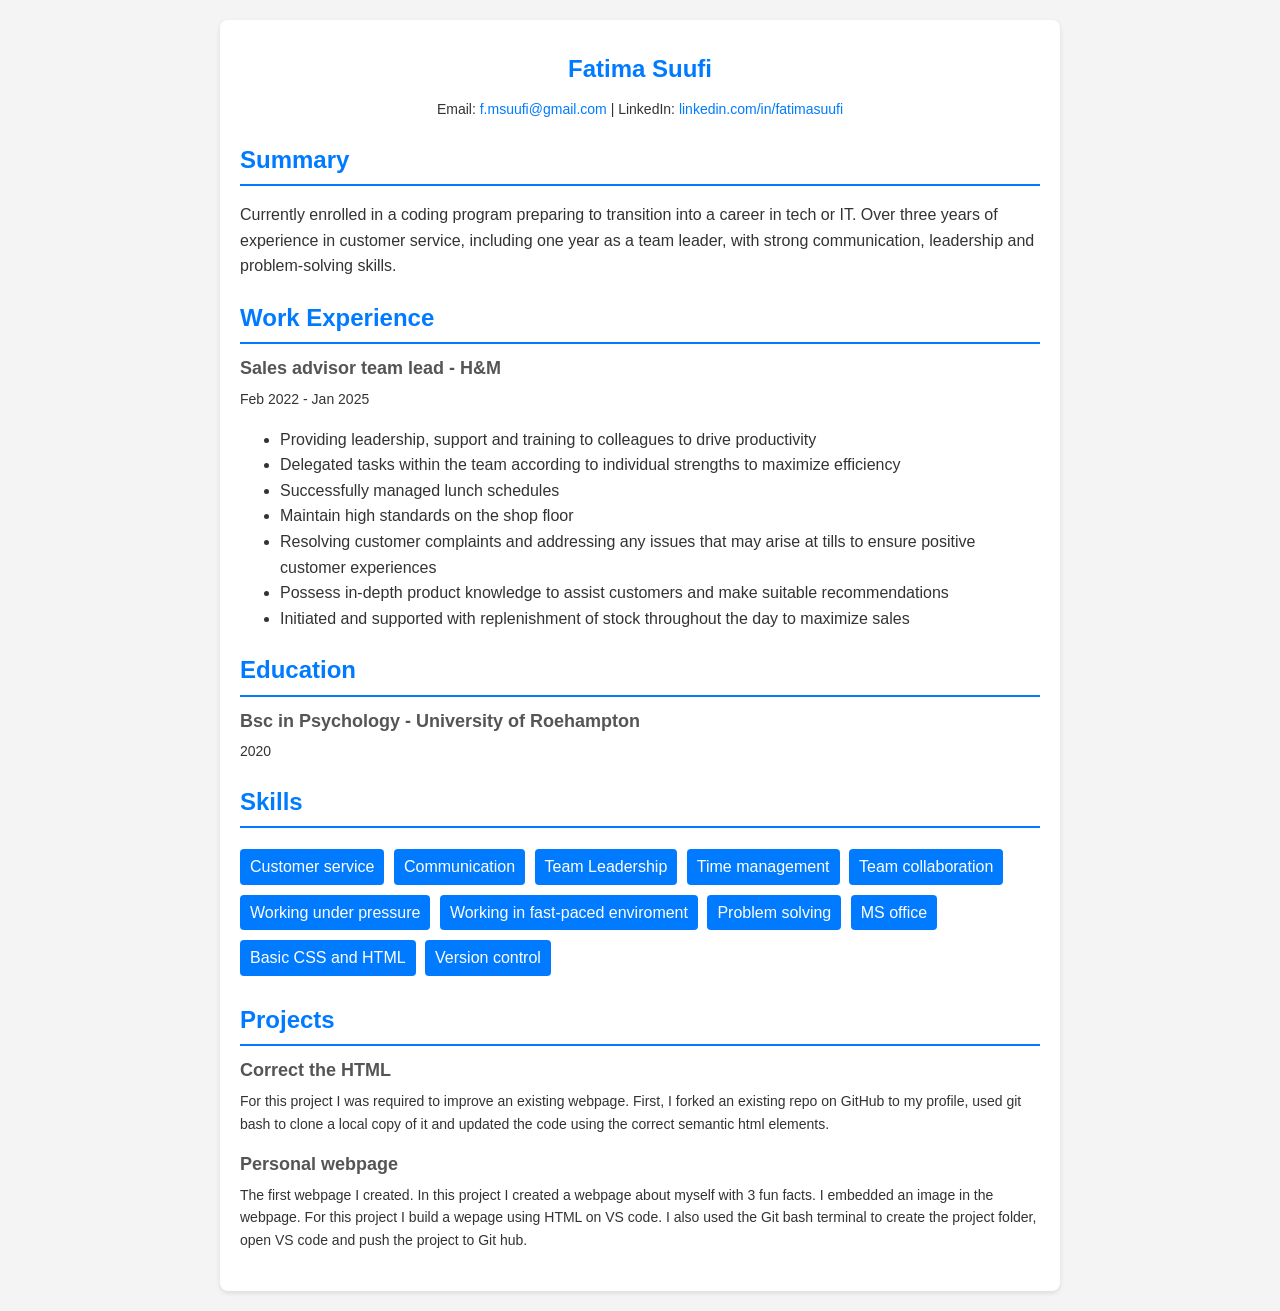
==== index.html @ 098863e2 "Upload resume to github" ====
<!DOCTYPE html>
<html lang="en">
    <head>
        <meta charset="UTF-8" />
        <meta name="viewport" content="width=device-width, initial-scale=1.0" />
        <title>Resume Template</title>
    </head>

    <style>
        body {
            font-family: Arial, sans-serif;
            line-height: 1.6;
            margin: 0;
            padding: 0;
            color: #333;
            background-color: #f4f4f4;
        }
        .container {
            max-width: 800px;
            margin: 20px auto;
            padding: 20px;
            background: #fff;
            border-radius: 8px;
            box-shadow: 0 2px 5px rgba(0, 0, 0, 0.1);
        }
        h1,
        h2 {
            color: #007bff;
        }
        .header {
            text-align: center;
        }
        .header h1 {
            margin: 10px 0;
        }
        .contact {
            margin: 10px 0;
            font-size: 14px;
        }
        .contact a {
            color: #007bff;
            text-decoration: none;
        }
        .section {
            margin: 20px 0;
        }
        .section h2 {
            margin-bottom: 10px;
            border-bottom: 2px solid #007bff;
            padding-bottom: 5px;
        }
        .item {
            margin-bottom: 15px;
        }
        .item h3 {
            margin: 0;
            font-size: 18px;
            color: #555;
        }
        .item p {
            margin: 5px 0;
            font-size: 14px;
        }
        .skills ul {
            list-style: none;
            padding: 0;
        }
        .skills ul li {
            display: inline-block;
            background: #007bff;
            color: #fff;
            padding: 5px 10px;
            margin: 5px 5px 5px 0;
            border-radius: 4px;
        }
    </style>

    <body>
        <main class="container">
            <section class="header">
                <h1>Fatima Suufi</h1>
                <p class="contact">
                    Email:
                    <a href="mailto:yourname@example.com"
                        >f.msuufi@gmail.com</a
                    >
                    | LinkedIn:
                    <a href="#">linkedin.com/in/fatimasuufi</a>
                </p>
            </section>
            <section class="section">
                <h2>Summary</h2>
                <p>
                    Currently enrolled in a coding program preparing to transition into a career in tech or IT. 
                    Over three years of experience in customer service, including one year as a team leader, with strong communication, leadership and problem-solving skills. 
                </p>
            </section>
            <section class="section">
                <h2>Work Experience</h2>
                <div class="item">
                    <h3> Sales advisor team lead - H&M</h3>
                    <p> Feb 2022 - Jan 2025 </p>
                    <p>
                        <ul>
                        <li> Providing leadership, support and training to colleagues to drive productivity </li>
                        <li> Delegated tasks within the team according to individual strengths to maximize efficiency </li>
                        <li> Successfully managed lunch schedules </li>
                        <li> Maintain high standards on the shop floor </li>
                        <li> Resolving customer complaints and addressing any issues that may arise at tills to ensure positive customer experiences </li>
                        <li> Possess in-depth product knowledge to assist customers and make suitable recommendations </li>
                        <li> Initiated and supported with replenishment of stock throughout the day to maximize sales  </li>
                        </ul>
                    <p>
                         
                    </p>
                </div>
            </section>
            <div class="section">
                <h2>Education</h2>
                <div class="item">
                    <h3> Bsc in Psychology - University of Roehampton</h3>
                    <p>2020</p>
                </div>
                
                </div>
            </section>
            <section class="section">
                <h2>Skills</h2>
                <div class="skills">
                    <ul>
                        <li> Customer service </li>
                        <li> Communication</li>
                        <li> Team Leadership </li>
                        <li> Time management </li>
                        <li> Team collaboration </li>
                        <li> Working under pressure</li>
                        <li> Working in fast-paced enviroment </li>
                        <li> Problem solving </li>
                        <li> MS office </li>
                        <li> Basic CSS and HTML</li>
                        <li> Version control </li>
                    </ul>
                </div>
            </section>
            <section class="section">
                <h2>Projects</h2>
                <div class="item">
                    <h3> Correct the HTML </h3>
                    <p>
                       For this project I was required to improve an existing webpage. 
                       First, I forked an existing repo on GitHub to my profile, used git bash to clone a local copy of it and updated the code using the correct semantic html elements. 
                        
                    </p>
                </div>
                <div class="item">
                    <h3>Personal webpage</h3>
                    <p>
                       The first webpage I created. 
                       In this project I created a webpage about myself with 3 fun facts. I embedded an image in the webpage. 
                       For this project I build a wepage using HTML on VS code. I also used the Git bash terminal to create the project folder, open VS code and push the project to Git hub. 
                
                    </p>
                </div>
            </section>
        </main>
    </body>
</html>
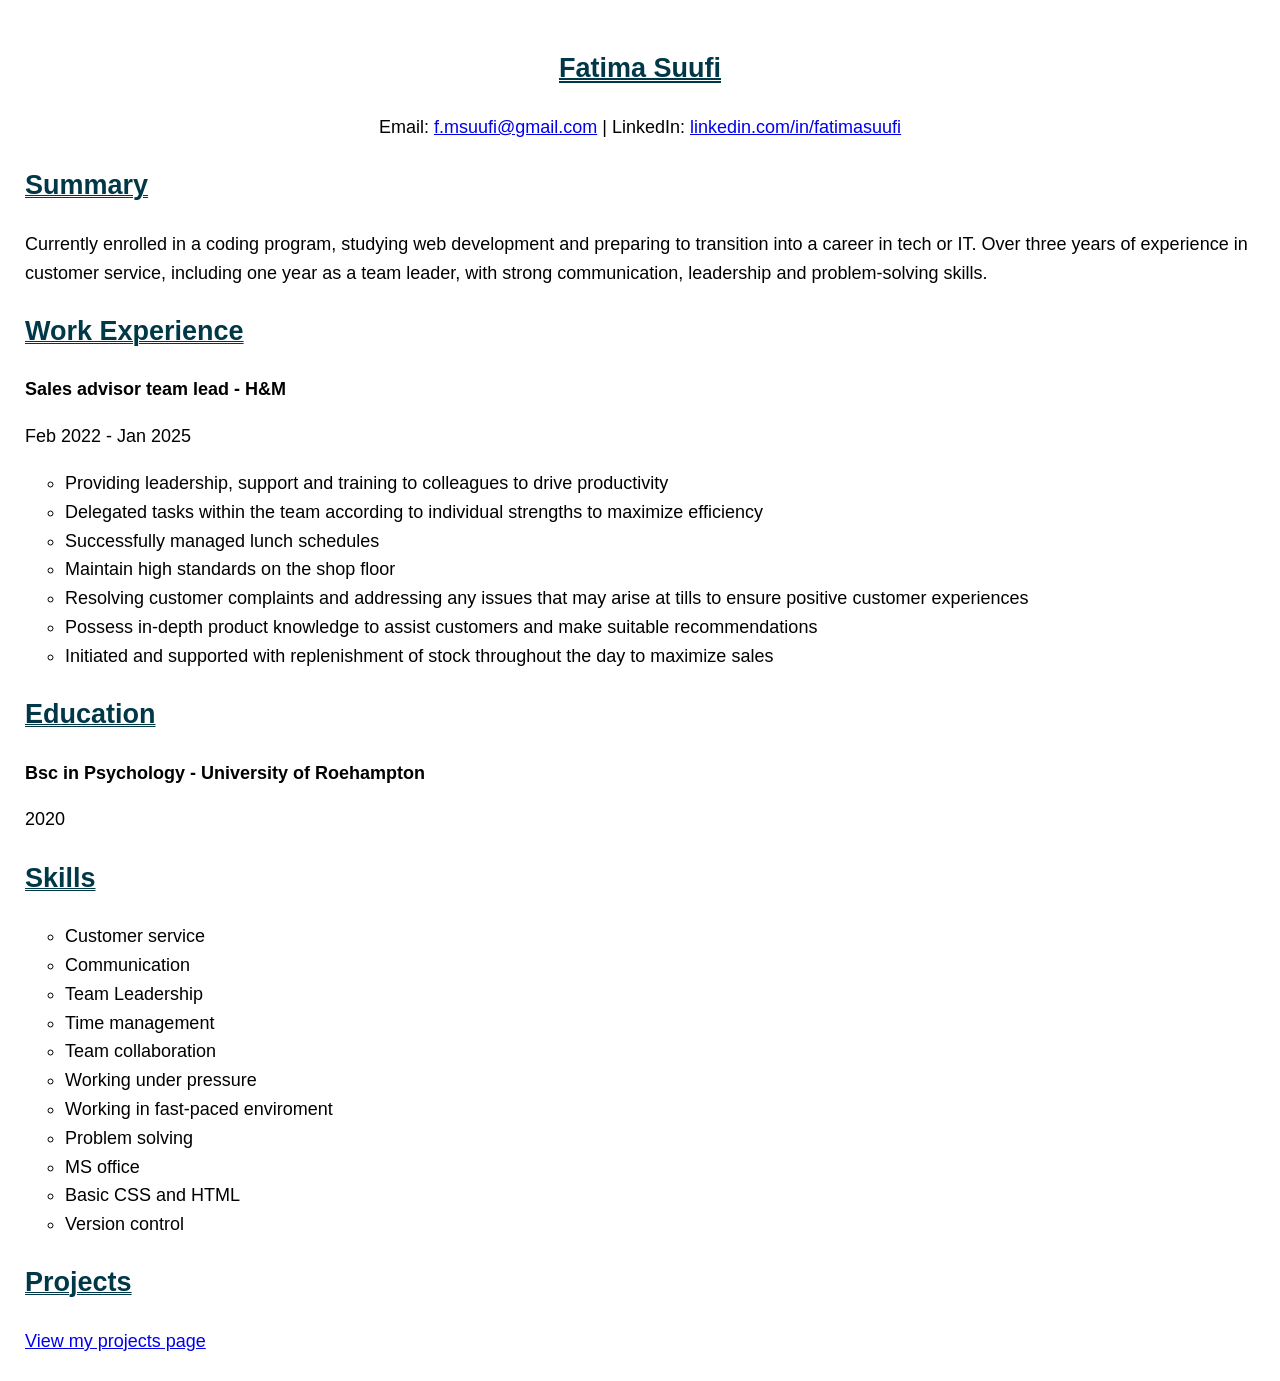
==== commit 88776a9a: "Updated resume, created a projects page and styled with consistent css on both pages" ====
--- a/index.html
+++ b/index.html
@@ -4,76 +4,10 @@
         <meta charset="UTF-8" />
         <meta name="viewport" content="width=device-width, initial-scale=1.0" />
         <title>Resume Template</title>
+        <link rel="stylesheet" href="styles.css/styles.css" > 
     </head>
 
-    <style>
-        body {
-            font-family: Arial, sans-serif;
-            line-height: 1.6;
-            margin: 0;
-            padding: 0;
-            color: #333;
-            background-color: #f4f4f4;
-        }
-        .container {
-            max-width: 800px;
-            margin: 20px auto;
-            padding: 20px;
-            background: #fff;
-            border-radius: 8px;
-            box-shadow: 0 2px 5px rgba(0, 0, 0, 0.1);
-        }
-        h1,
-        h2 {
-            color: #007bff;
-        }
-        .header {
-            text-align: center;
-        }
-        .header h1 {
-            margin: 10px 0;
-        }
-        .contact {
-            margin: 10px 0;
-            font-size: 14px;
-        }
-        .contact a {
-            color: #007bff;
-            text-decoration: none;
-        }
-        .section {
-            margin: 20px 0;
-        }
-        .section h2 {
-            margin-bottom: 10px;
-            border-bottom: 2px solid #007bff;
-            padding-bottom: 5px;
-        }
-        .item {
-            margin-bottom: 15px;
-        }
-        .item h3 {
-            margin: 0;
-            font-size: 18px;
-            color: #555;
-        }
-        .item p {
-            margin: 5px 0;
-            font-size: 14px;
-        }
-        .skills ul {
-            list-style: none;
-            padding: 0;
-        }
-        .skills ul li {
-            display: inline-block;
-            background: #007bff;
-            color: #fff;
-            padding: 5px 10px;
-            margin: 5px 5px 5px 0;
-            border-radius: 4px;
-        }
-    </style>
+
 
     <body>
         <main class="container">
@@ -88,16 +22,18 @@
                     <a href="#">linkedin.com/in/fatimasuufi</a>
                 </p>
             </section>
-            <section class="section">
+            <section class="Summary">
                 <h2>Summary</h2>
                 <p>
-                    Currently enrolled in a coding program preparing to transition into a career in tech or IT. 
+                    Currently enrolled in a coding program, studying web development and preparing to transition into a career in tech or IT. 
                     Over three years of experience in customer service, including one year as a team leader, with strong communication, leadership and problem-solving skills. 
                 </p>
             </section>
-            <section class="section">
+
+            <section class="work-experience">
+
                 <h2>Work Experience</h2>
-                <div class="item">
+                <div class="work-experience">
                     <h3> Sales advisor team lead - H&M</h3>
                     <p> Feb 2022 - Jan 2025 </p>
                     <p>
@@ -115,7 +51,7 @@
                     </p>
                 </div>
             </section>
-            <div class="section">
+            <div class="education">
                 <h2>Education</h2>
                 <div class="item">
                     <h3> Bsc in Psychology - University of Roehampton</h3>
@@ -142,24 +78,13 @@
                     </ul>
                 </div>
             </section>
-            <section class="section">
+
+            <section class="projects">
                 <h2>Projects</h2>
-                <div class="item">
-                    <h3> Correct the HTML </h3>
-                    <p>
-                       For this project I was required to improve an existing webpage. 
-                       First, I forked an existing repo on GitHub to my profile, used git bash to clone a local copy of it and updated the code using the correct semantic html elements. 
-                        
-                    </p>
-                </div>
-                <div class="item">
-                    <h3>Personal webpage</h3>
-                    <p>
-                       The first webpage I created. 
-                       In this project I created a webpage about myself with 3 fun facts. I embedded an image in the webpage. 
-                       For this project I build a wepage using HTML on VS code. I also used the Git bash terminal to create the project folder, open VS code and push the project to Git hub. 
-                
-                    </p>
+        
+              <a href="projects.html">View my projects page</a>
+
+
                 </div>
             </section>
         </main>
--- a/styles.css/styles.css
+++ b/styles.css/styles.css
@@ -0,0 +1,40 @@
+body {
+            font-family: Arial, Helvetica, sans-serif;
+            line-height: 1.6;
+            font-size: 18px;
+            margin: 0;
+            padding: 25px;
+            color: black;
+            background-color: #ffffff;
+}
+
+h1 {
+    color: #003847;
+    text-align: center;
+    text-decoration: underline double;
+    text-decoration-thickness: 2px;
+
+}
+
+h2 {
+    color: #003847;
+    text-decoration: underline double;
+    text-decoration-thickness: 1px;
+}
+
+h3 {
+    font-size: 18px;
+}
+
+.header {
+    text-align: center;
+}
+
+p.contact {
+    font-weight: 500;
+}
+
+ul li {
+    list-style: circle;
+
+}
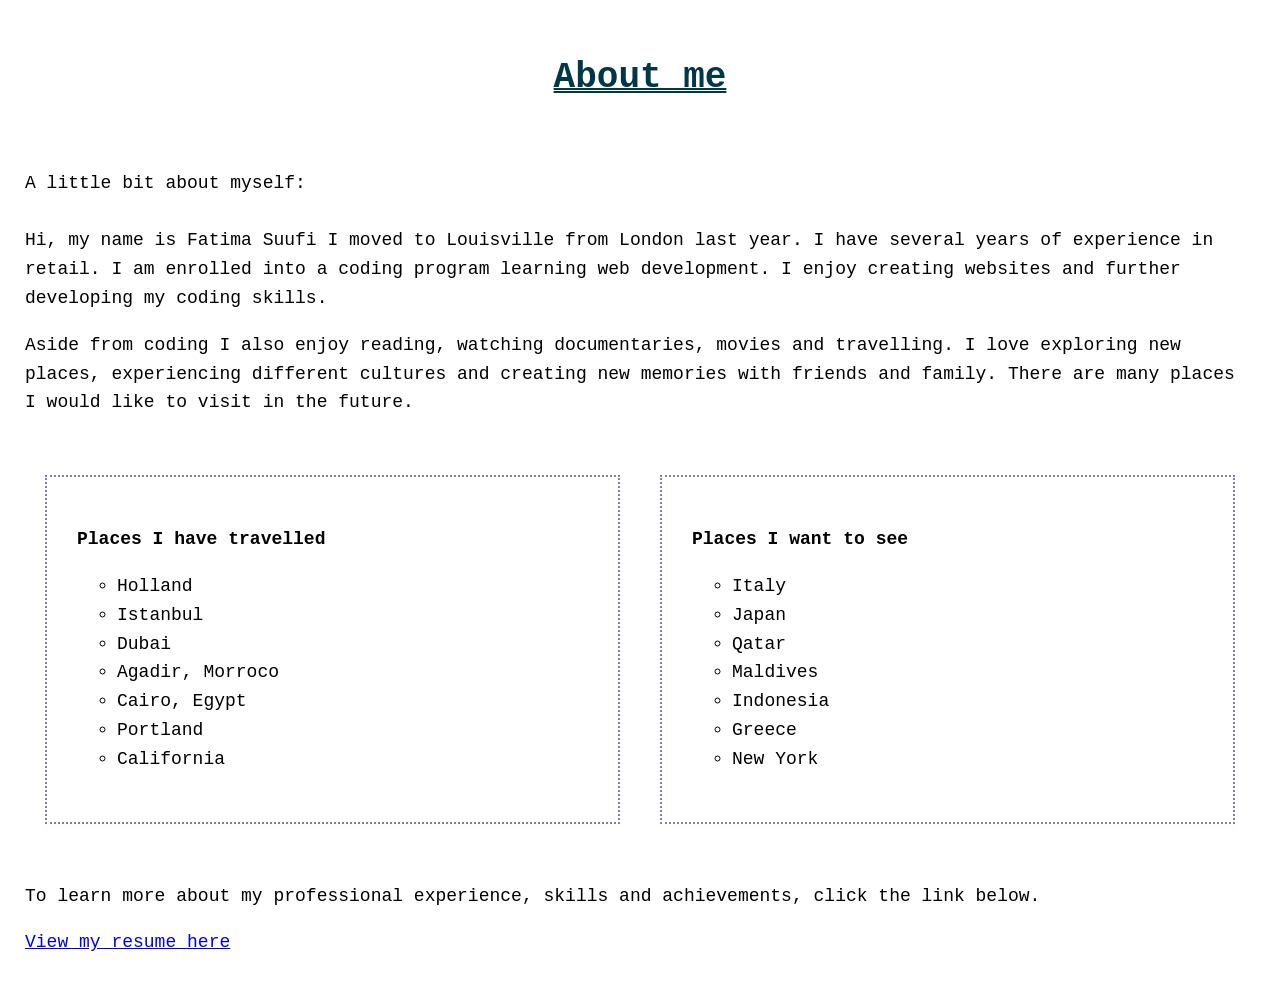
==== commit bb0233c7: "Updated resume with about me page" ====
--- a/index.html
+++ b/index.html
@@ -3,90 +3,75 @@
     <head>
         <meta charset="UTF-8" />
         <meta name="viewport" content="width=device-width, initial-scale=1.0" />
-        <title>Resume Template</title>
-        <link rel="stylesheet" href="styles.css/styles.css" > 
+        <title>About me page</title>
+        <link rel="stylesheet" href="css/index.css" > 
     </head>
 
 
 
     <body>
         <main class="container">
-            <section class="header">
-                <h1>Fatima Suufi</h1>
-                <p class="contact">
-                    Email:
-                    <a href="mailto:yourname@example.com"
-                        >f.msuufi@gmail.com</a
-                    >
-                    | LinkedIn:
-                    <a href="#">linkedin.com/in/fatimasuufi</a>
-                </p>
-            </section>
-            <section class="Summary">
-                <h2>Summary</h2>
-                <p>
-                    Currently enrolled in a coding program, studying web development and preparing to transition into a career in tech or IT. 
-                    Over three years of experience in customer service, including one year as a team leader, with strong communication, leadership and problem-solving skills. 
-                </p>
+            <header class="header">
+                <h1>About me</h1>
+            </header>
+
+            <section class="about-me">
+            <p> A little bit about myself: <br> <br>
+            Hi, my name is Fatima Suufi I moved to Louisville from London last year. I have several years of experience in retail. 
+            I am enrolled into a coding program learning web development. 
+            I enjoy creating websites and further developing my coding skills. </p>
+
+            <p> 
+             Aside from coding I also enjoy reading, watching documentaries, movies and travelling. 
+             I love exploring new places, experiencing different cultures and creating new memories with friends and family. 
+             There are many places I would like to visit in the future.
+            </p>
+
             </section>
 
-            <section class="work-experience">
+            
+            <div class="container1"> 
+            <section class="travel">
+            <h3> Places I have travelled  </h3>
+                <ul> 
+                <li>Holland</li>  
+                <li> Istanbul</li>
+                <li> Dubai </li>
+                <li> Agadir, Morroco </li>
+                <li> Cairo, Egypt</li>
+                <li> Portland </li>
+                <li> California </li>
+                
 
-                <h2>Work Experience</h2>
-                <div class="work-experience">
-                    <h3> Sales advisor team lead - H&M</h3>
-                    <p> Feb 2022 - Jan 2025 </p>
-                    <p>
-                        <ul>
-                        <li> Providing leadership, support and training to colleagues to drive productivity </li>
-                        <li> Delegated tasks within the team according to individual strengths to maximize efficiency </li>
-                        <li> Successfully managed lunch schedules </li>
-                        <li> Maintain high standards on the shop floor </li>
-                        <li> Resolving customer complaints and addressing any issues that may arise at tills to ensure positive customer experiences </li>
-                        <li> Possess in-depth product knowledge to assist customers and make suitable recommendations </li>
-                        <li> Initiated and supported with replenishment of stock throughout the day to maximize sales  </li>
-                        </ul>
-                    <p>
-                         
-                    </p>
-                </div>
-            </section>
-            <div class="education">
-                <h2>Education</h2>
-                <div class="item">
-                    <h3> Bsc in Psychology - University of Roehampton</h3>
-                    <p>2020</p>
-                </div>
-                
-                </div>
-            </section>
-            <section class="section">
-                <h2>Skills</h2>
-                <div class="skills">
-                    <ul>
-                        <li> Customer service </li>
-                        <li> Communication</li>
-                        <li> Team Leadership </li>
-                        <li> Time management </li>
-                        <li> Team collaboration </li>
-                        <li> Working under pressure</li>
-                        <li> Working in fast-paced enviroment </li>
-                        <li> Problem solving </li>
-                        <li> MS office </li>
-                        <li> Basic CSS and HTML</li>
-                        <li> Version control </li>
-                    </ul>
-                </div>
+                </ul>
             </section>
 
-            <section class="projects">
-                <h2>Projects</h2>
+            <section class="togo">
+            <h3> Places I want to see   </h3>
+            <ul>
+            <li> Italy   </li>
+            <li> Japan  </li> 
+            <li> Qatar  </li> 
+            <li> Maldives </li> 
+            <li> Indonesia </li> 
+            <li>  Greece  </li> 
+            <li> New York </li>
         
-              <a href="projects.html">View my projects page</a>
+            </ul>
+            </section>
 
 
-                </div>
+        
+            </div>
+
+            <section class="resume"> 
+            <p> To learn more about my professional experience, skills and achievements, click the link below. </p>
+            <a href="resume.html">View my resume here</a>
+
             </section>
+
+
+
         </main>
     </body>
 </html>
--- a/css/index.css
+++ b/css/index.css
@@ -0,0 +1,89 @@
+body {
+            font-family: Arial, Helvetica, sans-serif;
+            line-height: 1.6;
+            font-size: 18px;
+            margin: 0;
+            padding: 25px;
+            color: black;
+            background-color: #ffffff;
+            
+}
+
+.container {
+    display: flex;
+    flex-direction: column; 
+    font-family: monospace;
+}
+
+h1 {
+    color: #003847;
+    text-align: center;
+    text-decoration: underline double;
+    text-decoration-thickness: 2px;
+
+}
+
+h2 {
+    color: #003847;
+    text-decoration: underline double;
+    text-decoration-thickness: 1px;
+}
+
+h3 {
+    font-size: 18px;
+}
+
+.header {
+    text-align: center;
+}
+
+p.contact {
+    font-weight: 500;
+}
+
+ul li {
+    list-style: circle;
+
+}
+
+
+.travel {
+    border-style: dotted; 
+    border-color: rgb(128, 128, 166);
+    border-width: 2px;
+    padding: 30px;
+    margin: 20px;
+}
+
+.togo {
+     border-style: dotted; 
+    border-color: rgb(128, 128, 166);
+    border-width: 2px;
+    padding: 30px;
+    margin: 20px;
+}
+
+@media screen and (min-width: 1000px) {
+    
+    .container {
+       display: flex;
+        gap: 20px;
+    }  
+    
+    
+    .container1 {
+    display: flex;
+    flex-direction: row;
+    
+
+    }
+
+
+    .travel {
+    flex: 1;
+    }
+
+    .togo {
+    flex: 1;
+    }
+}
